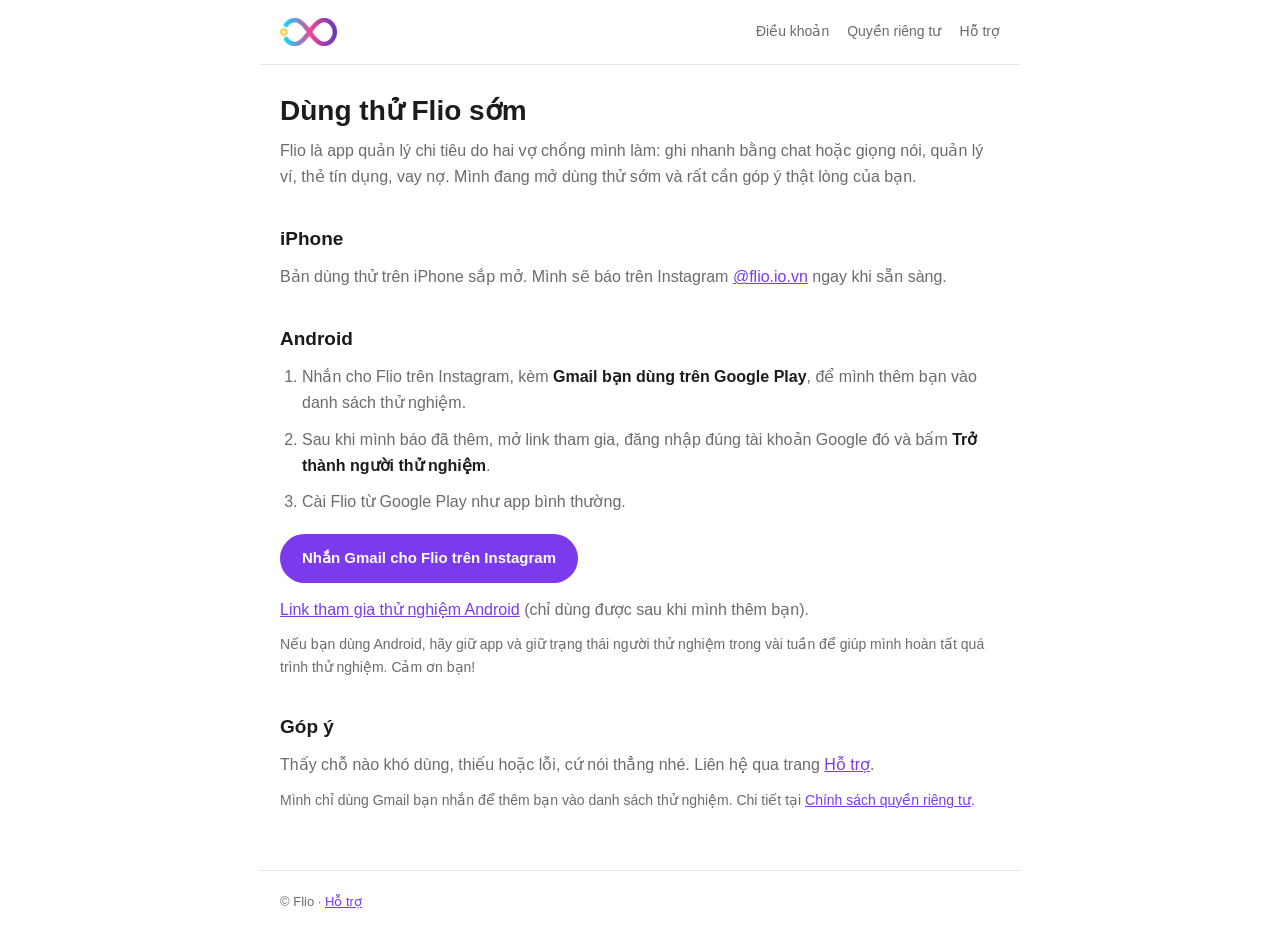
==== dung-thu/index.html @ b1c2c4a0 "Add early access page (dung-thu): Android via Instagram DM, iPhone coming soon Co-Authored-By: Claud" ====
<!doctype html>
<html lang="vi">
<head>
<meta charset="utf-8">
<meta name="viewport" content="width=device-width, initial-scale=1">
<title>Dùng thử Flio sớm · Flio</title>
<meta name="description" content="Dùng thử Flio sớm trên iPhone (TestFlight) và Android (Google Play thử nghiệm kín) và góp ý để mình hoàn thiện app.">
<link rel="canonical" href="https://flio.io.vn/dung-thu/">
<link rel="icon" type="image/png" sizes="32x32" href="../assets/icons/icon-32.png?v=2">
<link rel="apple-touch-icon" href="../assets/icons/icon-180.png?v=2">
<meta property="og:title" content="Dùng thử Flio sớm">
<meta property="og:description" content="Ghi chi tiêu trong vài giây. Dùng thử sớm trên iPhone và Android.">
<meta property="og:image" content="https://flio.io.vn/assets/flio-icon.png">
<meta property="og:url" content="https://flio.io.vn/dung-thu/">
<link rel="stylesheet" href="../assets/style.css">
<style>
.btn{display:inline-block;margin:8px 0 4px;padding:12px 22px;border-radius:26px;background:var(--accent);color:#fff;font-weight:600;font-size:15px;text-decoration:none}
ol{padding-left:22px;margin:8px 0}
ol li{margin:10px 0}
.note{font-size:14px}
</style>
</head>
<body>
<header class="top">
  <a class="brand" href="../"><img src="../assets/flio-icon.png" alt="Flio"></a>
  <nav>
    <a href="../terms/vi/">Điều khoản</a>
    <a href="../privacy/vi/">Quyền riêng tư</a>
    <a href="../support/">Hỗ trợ</a>
  </nav>
</header>
<main>
<h1>Dùng thử Flio sớm</h1>
<p>Flio là app quản lý chi tiêu do hai vợ chồng mình làm: ghi nhanh bằng chat hoặc giọng nói, quản lý ví, thẻ tín dụng, vay nợ. Mình đang mở dùng thử sớm và rất cần góp ý thật lòng của bạn.</p>

<h2>iPhone</h2>
<p>Bản dùng thử trên iPhone sắp mở. Mình sẽ báo trên Instagram <a href="https://www.instagram.com/flio.io.vn/">@flio.io.vn</a> ngay khi sẵn sàng.</p>

<h2>Android</h2>
<ol>
  <li>Nhắn cho Flio trên Instagram, kèm <strong>Gmail bạn dùng trên Google Play</strong>, để mình thêm bạn vào danh sách thử nghiệm.</li>
  <li>Sau khi mình báo đã thêm, mở link tham gia, đăng nhập đúng tài khoản Google đó và bấm <strong>Trở thành người thử nghiệm</strong>.</li>
  <li>Cài Flio từ Google Play như app bình thường.</li>
</ol>
<a class="btn" href="https://ig.me/m/flio.io.vn">Nhắn Gmail cho Flio trên Instagram</a>
<p><a href="https://play.google.com/apps/testing/com.mimo.flio">Link tham gia thử nghiệm Android</a> (chỉ dùng được sau khi mình thêm bạn).</p>
<p class="note">Nếu bạn dùng Android, hãy giữ app và giữ trạng thái người thử nghiệm trong vài tuần để giúp mình hoàn tất quá trình thử nghiệm. Cảm ơn bạn!</p>

<h2>Góp ý</h2>
<p>Thấy chỗ nào khó dùng, thiếu hoặc lỗi, cứ nói thẳng nhé. Liên hệ qua trang <a href="../support/">Hỗ trợ</a>.</p>

<p class="note">Mình chỉ dùng Gmail bạn nhắn để thêm bạn vào danh sách thử nghiệm. Chi tiết tại <a href="../privacy/vi/">Chính sách quyền riêng tư</a>.</p>
</main>
<footer>© Flio · <a href="../support/">Hỗ trợ</a></footer>
</body>
</html>
---- assets/style.css ----
:root{--bg:#fff;--card:#fff;--text:#1c1c1e;--muted:#6b6b70;--line:#e6e6ea;--accent:#7c3aed}
@media(prefers-color-scheme:dark){:root{--bg:#0e0e11;--card:#0e0e11;--text:#f2f2f4;--muted:#9a9aa2;--line:#2a2a30;--accent:#a78bfa}}
*{box-sizing:border-box}
body{margin:0;background:var(--bg);color:var(--text);font:16px/1.65 -apple-system,BlinkMacSystemFont,"Segoe UI",Roboto,Helvetica,Arial,sans-serif;-webkit-text-size-adjust:100%}
a{color:var(--accent)}
.top{display:flex;align-items:center;justify-content:space-between;gap:16px;max-width:760px;margin:0 auto;padding:18px 20px;border-bottom:1px solid var(--line)}
.brand img{height:28px;width:auto;display:block}
nav{display:flex;flex-wrap:wrap;gap:6px 18px;font-size:14px}
nav a{color:var(--muted);text-decoration:none}
nav a:hover,nav a.lang{color:var(--accent)}
main{max-width:760px;margin:0 auto;padding:28px 20px 48px}
h1{font-size:28px;line-height:1.25;margin:0 0 8px}
h2{font-size:19px;margin:32px 0 6px}
p,li{color:var(--muted)}
p{margin:10px 0}
ul{padding-left:22px;margin:8px 0}
li{margin:6px 0}
strong{color:var(--text)}
footer{max-width:760px;margin:0 auto;padding:20px;border-top:1px solid var(--line);color:var(--muted);font-size:13px}
.hero{text-align:center;padding:40px 0 8px}
.hero img{width:120px;height:auto}
.hero p{max-width:460px;margin:12px auto}
.links{display:flex;flex-wrap:wrap;justify-content:center;gap:10px;margin-top:20px}
.links a{border:1px solid var(--line);border-radius:26px;padding:10px 20px;text-decoration:none;color:var(--text);font-size:15px}
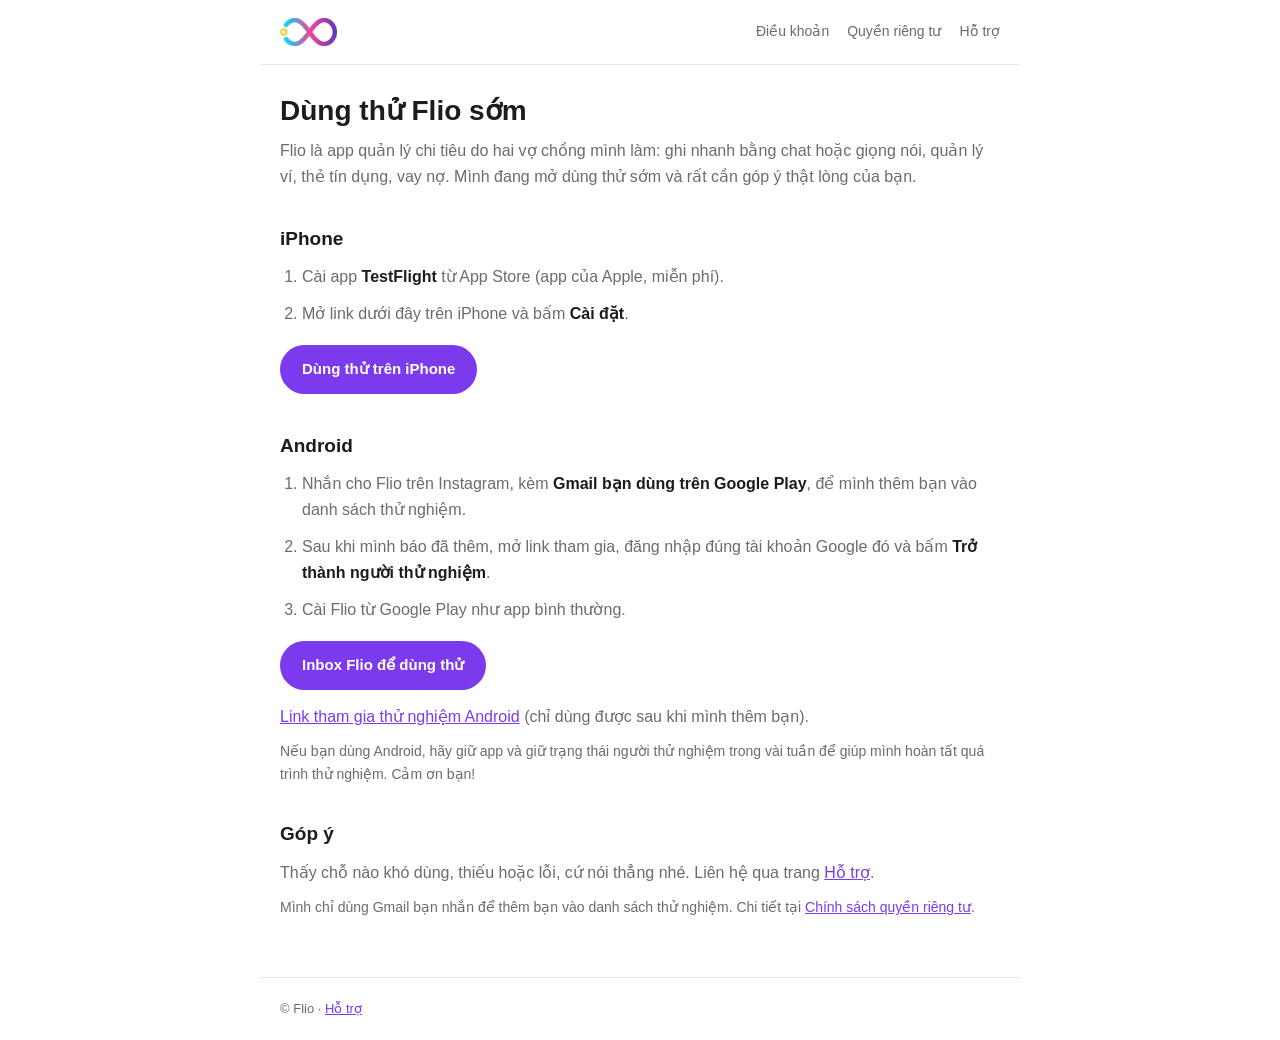
==== commit 9b2a9650: "Early access page: add TestFlight link for iPhone, Android via Instagram inbox Co-Authored-By: Claud" ====
--- a/dung-thu/index.html
+++ b/dung-thu/index.html
@@ -34,7 +34,11 @@
 <p>Flio là app quản lý chi tiêu do hai vợ chồng mình làm: ghi nhanh bằng chat hoặc giọng nói, quản lý ví, thẻ tín dụng, vay nợ. Mình đang mở dùng thử sớm và rất cần góp ý thật lòng của bạn.</p>
 
 <h2>iPhone</h2>
-<p>Bản dùng thử trên iPhone sắp mở. Mình sẽ báo trên Instagram <a href="https://www.instagram.com/flio.io.vn/">@flio.io.vn</a> ngay khi sẵn sàng.</p>
+<ol>
+  <li>Cài app <strong>TestFlight</strong> từ App Store (app của Apple, miễn phí).</li>
+  <li>Mở link dưới đây trên iPhone và bấm <strong>Cài đặt</strong>.</li>
+</ol>
+<a class="btn" href="https://testflight.apple.com/join/51WXzW4W">Dùng thử trên iPhone</a>
 
 <h2>Android</h2>
 <ol>
@@ -42,7 +46,7 @@
   <li>Sau khi mình báo đã thêm, mở link tham gia, đăng nhập đúng tài khoản Google đó và bấm <strong>Trở thành người thử nghiệm</strong>.</li>
   <li>Cài Flio từ Google Play như app bình thường.</li>
 </ol>
-<a class="btn" href="https://ig.me/m/flio.io.vn">Nhắn Gmail cho Flio trên Instagram</a>
+<a class="btn" href="https://ig.me/m/flio.io.vn">Inbox Flio để dùng thử</a>
 <p><a href="https://play.google.com/apps/testing/com.mimo.flio">Link tham gia thử nghiệm Android</a> (chỉ dùng được sau khi mình thêm bạn).</p>
 <p class="note">Nếu bạn dùng Android, hãy giữ app và giữ trạng thái người thử nghiệm trong vài tuần để giúp mình hoàn tất quá trình thử nghiệm. Cảm ơn bạn!</p>
 
